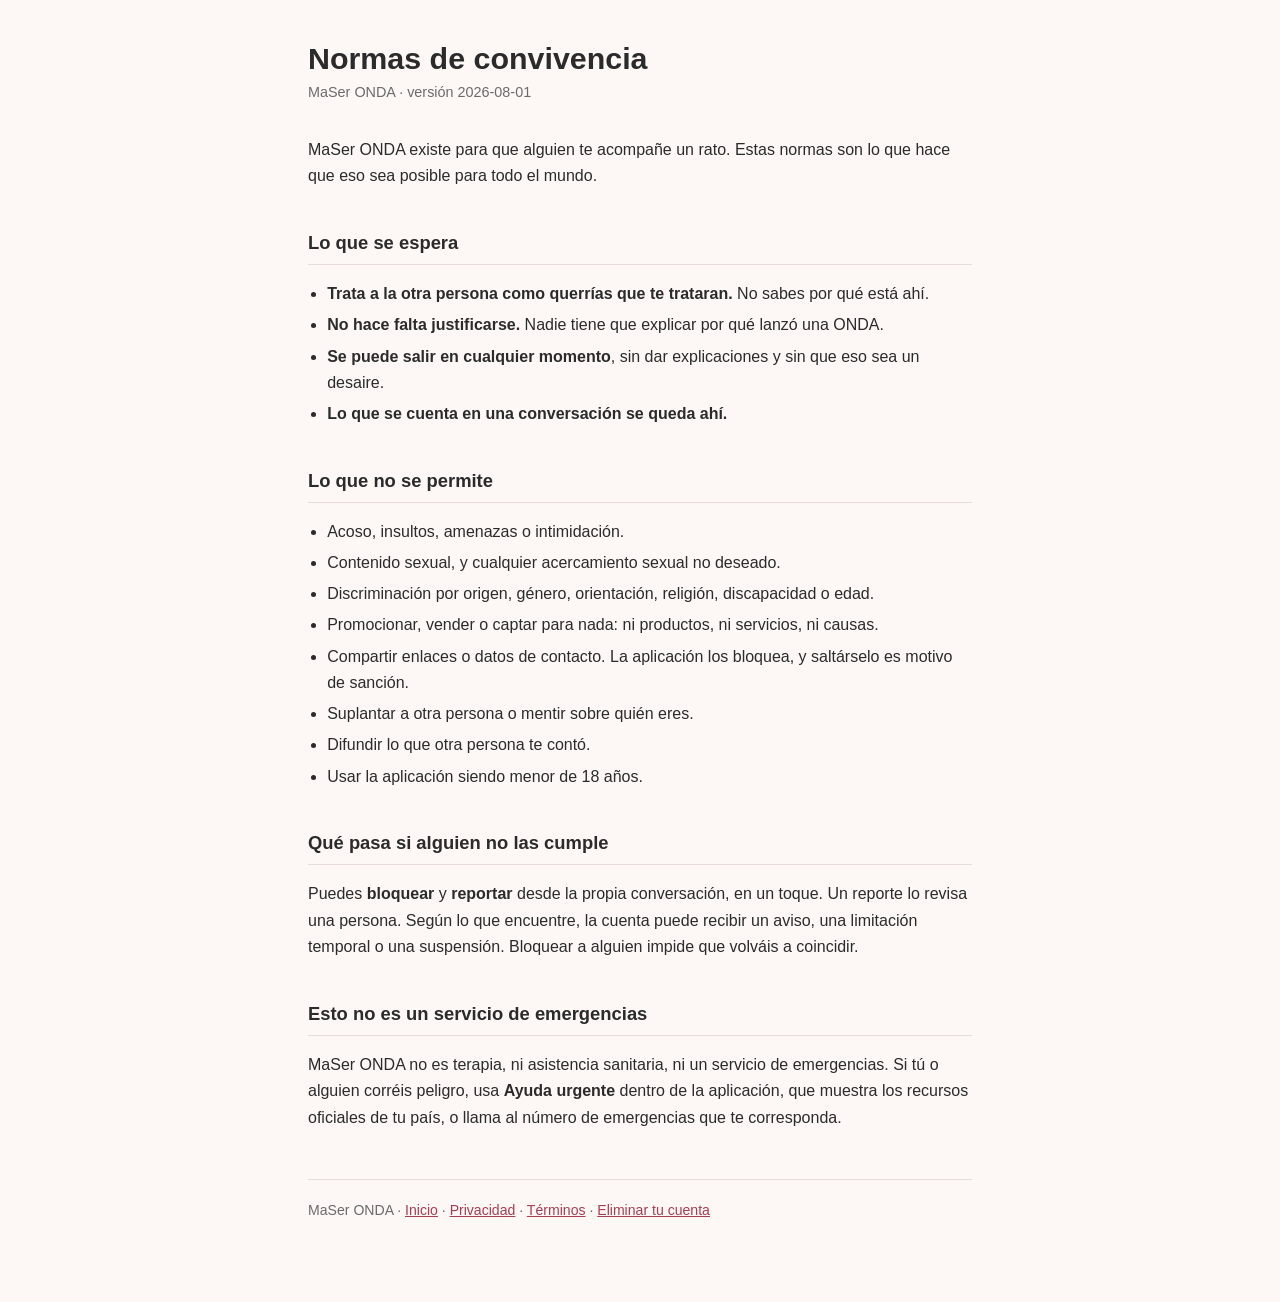
==== normas.html @ 67097c39 "Páginas legales de MaSer ONDA: privacidad, términos, normas y borrado de cuenta" ====
<!doctype html>
<html lang="es"><head><meta charset="utf-8">
<meta name="viewport" content="width=device-width,initial-scale=1">
<title>Normas de convivencia — MaSer ONDA</title><link rel="stylesheet" href="_estilo.css"></head>
<body><main>
<h1>Normas de convivencia</h1>
<p class="meta">MaSer ONDA · versión 2026-08-01</p>

<p>MaSer ONDA existe para que alguien te acompañe un rato. Estas normas son lo que hace que eso sea
posible para todo el mundo.</p>

<h2>Lo que se espera</h2>
<ul>
<li><strong>Trata a la otra persona como querrías que te trataran.</strong> No sabes por qué está
ahí.</li>
<li><strong>No hace falta justificarse.</strong> Nadie tiene que explicar por qué lanzó una ONDA.</li>
<li><strong>Se puede salir en cualquier momento</strong>, sin dar explicaciones y sin que eso sea un
desaire.</li>
<li><strong>Lo que se cuenta en una conversación se queda ahí.</strong></li>
</ul>

<h2>Lo que no se permite</h2>
<ul>
<li>Acoso, insultos, amenazas o intimidación.</li>
<li>Contenido sexual, y cualquier acercamiento sexual no deseado.</li>
<li>Discriminación por origen, género, orientación, religión, discapacidad o edad.</li>
<li>Promocionar, vender o captar para nada: ni productos, ni servicios, ni causas.</li>
<li>Compartir enlaces o datos de contacto. La aplicación los bloquea, y saltárselo es motivo de
sanción.</li>
<li>Suplantar a otra persona o mentir sobre quién eres.</li>
<li>Difundir lo que otra persona te contó.</li>
<li>Usar la aplicación siendo menor de 18 años.</li>
</ul>

<h2>Qué pasa si alguien no las cumple</h2>
<p>Puedes <strong>bloquear</strong> y <strong>reportar</strong> desde la propia conversación, en un
toque. Un reporte lo revisa una persona. Según lo que encuentre, la cuenta puede recibir un aviso,
una limitación temporal o una suspensión. Bloquear a alguien impide que volváis a coincidir.</p>

<h2>Esto no es un servicio de emergencias</h2>
<p>MaSer ONDA no es terapia, ni asistencia sanitaria, ni un servicio de emergencias. Si tú o alguien
corréis peligro, usa <strong>Ayuda urgente</strong> dentro de la aplicación, que muestra los recursos
oficiales de tu país, o llama al número de emergencias que te corresponda.</p>

<footer>MaSer ONDA · <a href="index.html">Inicio</a> ·
<a href="privacidad.html">Privacidad</a> · <a href="terminos.html">Términos</a> ·
<a href="eliminar-cuenta.html">Eliminar tu cuenta</a></footer>
</main></body></html>
---- _estilo.css ----
:root{--tinta:#2b2b2b;--suave:#6b6b6b;--fondo:#fdf8f5;--acento:#a63d52;--borde:#e8ddd8}
*{box-sizing:border-box}
body{margin:0;background:var(--fondo);color:var(--tinta);
  font:16px/1.65 -apple-system,BlinkMacSystemFont,"Segoe UI",Roboto,sans-serif}
main{max-width:44rem;margin:0 auto;padding:2.5rem 1.25rem 5rem}
h1{font-size:1.9rem;line-height:1.2;margin:0 0 .3rem}
h2{font-size:1.15rem;margin:2.4rem 0 .6rem;border-bottom:1px solid var(--borde);padding-bottom:.35rem}
h3{font-size:1rem;margin:1.5rem 0 .4rem}
.meta{color:var(--suave);font-size:.9rem;margin:0 0 2rem}
a{color:var(--acento)}
table{border-collapse:collapse;width:100%;margin:.8rem 0;font-size:.93rem}
th,td{border:1px solid var(--borde);padding:.5rem .6rem;text-align:left;vertical-align:top}
th{background:#f6ece8;font-weight:600}
.aviso{background:#fff;border:1px solid var(--borde);border-left:3px solid var(--acento);
  padding:.9rem 1rem;margin:1.5rem 0;font-size:.95rem}
footer{margin-top:3rem;padding-top:1.2rem;border-top:1px solid var(--borde);
  color:var(--suave);font-size:.88rem}
ul{padding-left:1.2rem}li{margin:.3rem 0}
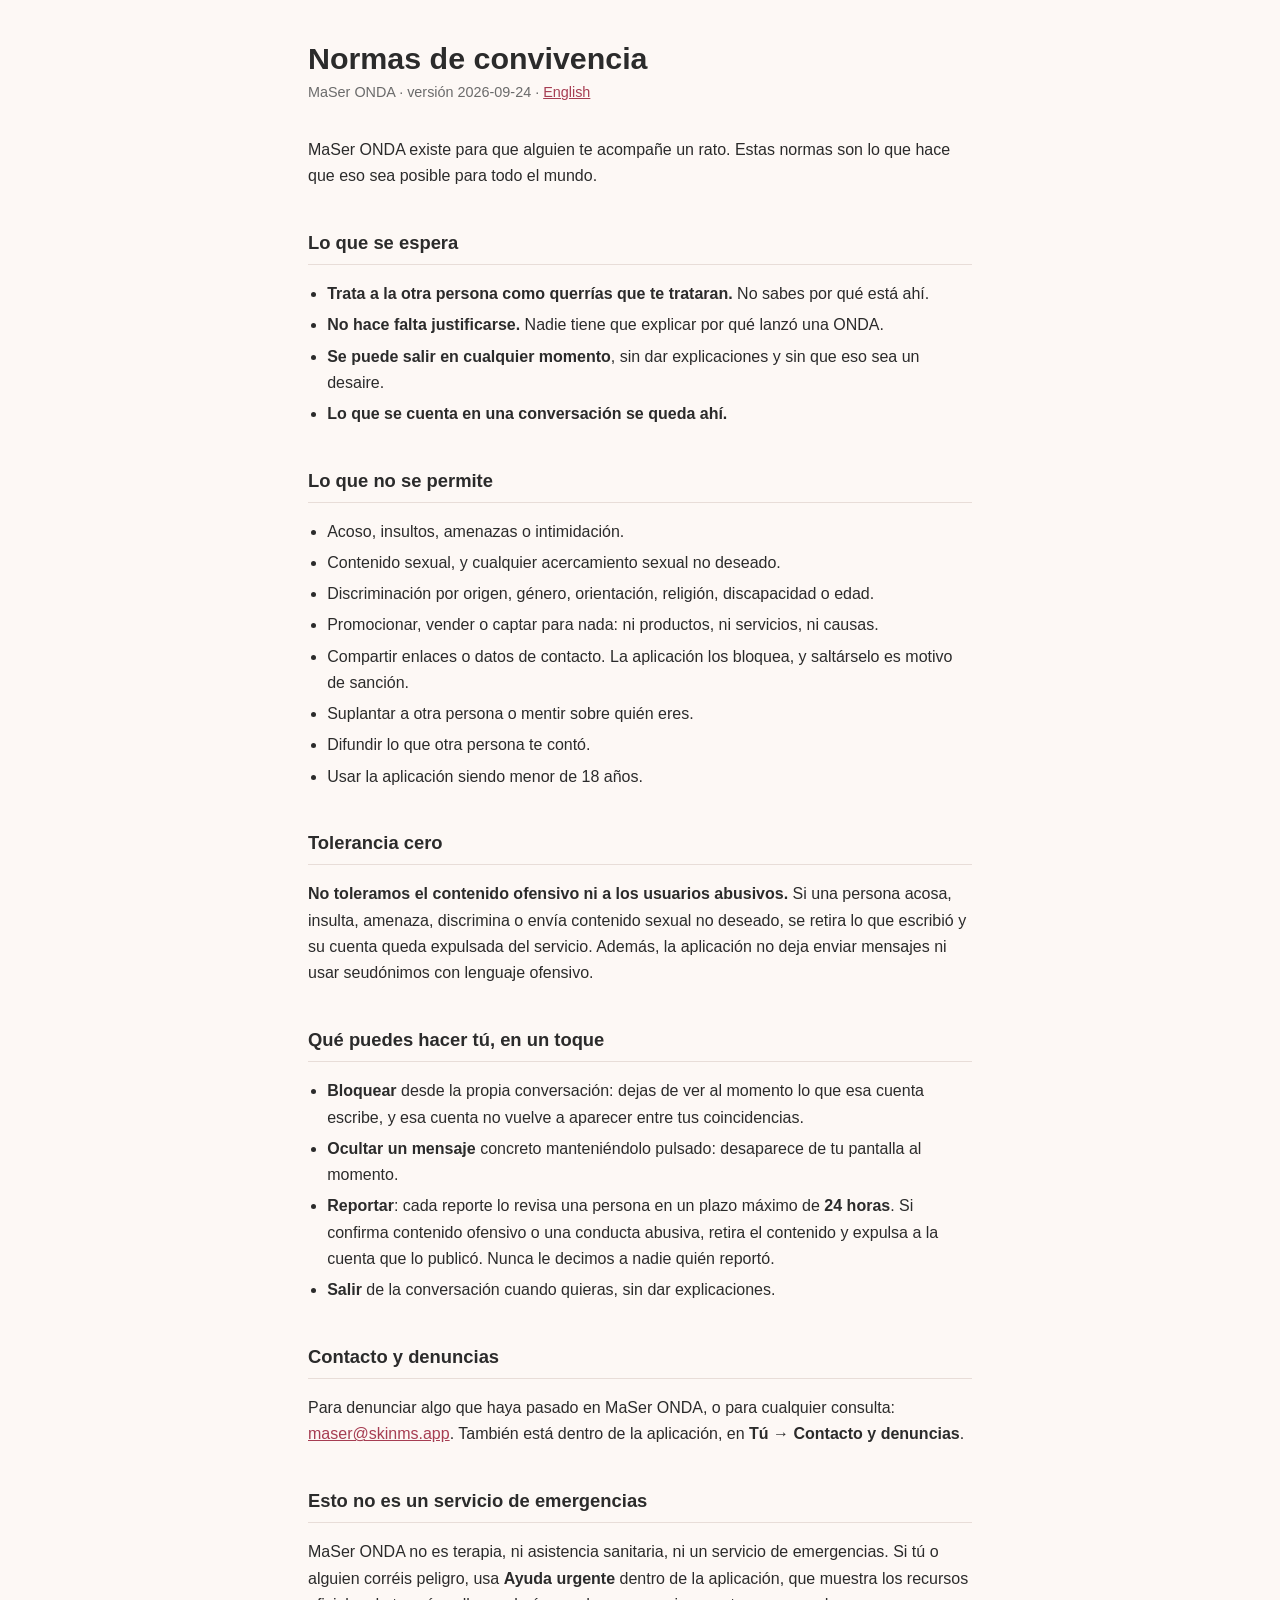
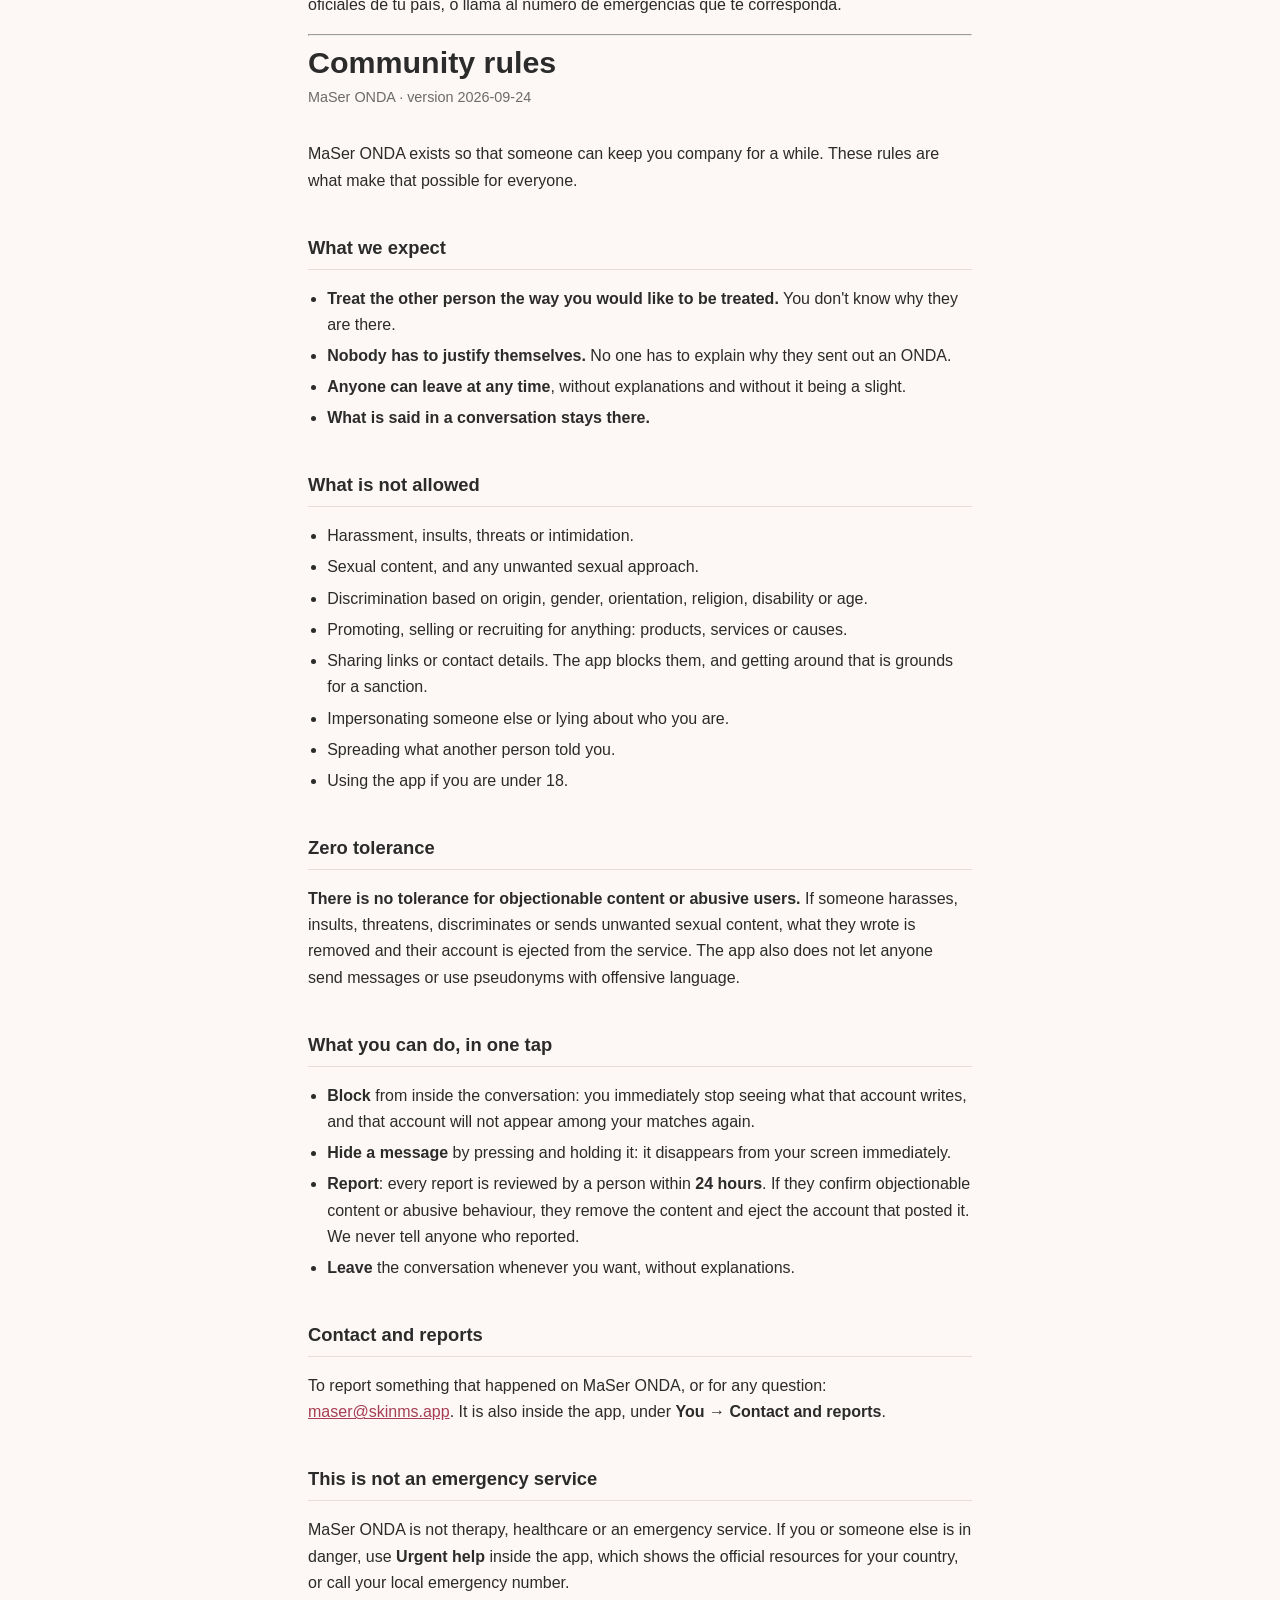
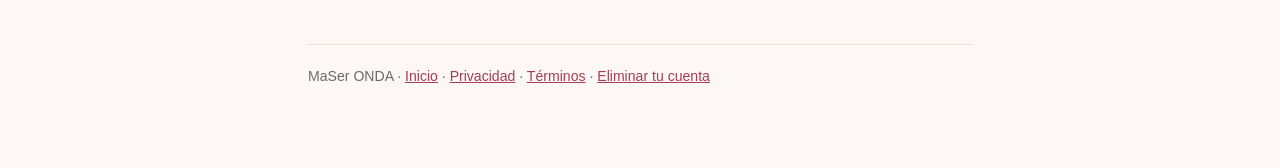
==== commit ffa5cf31: "normas y términos 2026-09-24: tolerancia cero, reportes en 24 h, contacto maser@skinms.app, y versió" ====
--- a/normas.html
+++ b/normas.html
@@ -4,7 +4,7 @@
 <title>Normas de convivencia — MaSer ONDA</title><link rel="stylesheet" href="_estilo.css"></head>
 <body><main>
 <h1>Normas de convivencia</h1>
-<p class="meta">MaSer ONDA · versión 2026-08-01</p>
+<p class="meta">MaSer ONDA · versión 2026-09-24 · <a href="#en">English</a></p>
 
 <p>MaSer ONDA existe para que alguien te acompañe un rato. Estas normas son lo que hace que eso sea
 posible para todo el mundo.</p>
@@ -32,16 +32,96 @@
 <li>Usar la aplicación siendo menor de 18 años.</li>
 </ul>
 
-<h2>Qué pasa si alguien no las cumple</h2>
-<p>Puedes <strong>bloquear</strong> y <strong>reportar</strong> desde la propia conversación, en un
-toque. Un reporte lo revisa una persona. Según lo que encuentre, la cuenta puede recibir un aviso,
-una limitación temporal o una suspensión. Bloquear a alguien impide que volváis a coincidir.</p>
+<h2>Tolerancia cero</h2>
+<p><strong>No toleramos el contenido ofensivo ni a los usuarios abusivos.</strong> Si una persona
+acosa, insulta, amenaza, discrimina o envía contenido sexual no deseado, se retira lo que escribió y
+su cuenta queda expulsada del servicio. Además, la aplicación no deja enviar mensajes ni usar
+seudónimos con lenguaje ofensivo.</p>
+
+<h2>Qué puedes hacer tú, en un toque</h2>
+<ul>
+<li><strong>Bloquear</strong> desde la propia conversación: dejas de ver al momento lo que esa cuenta
+escribe, y esa cuenta no vuelve a aparecer entre tus coincidencias.</li>
+<li><strong>Ocultar un mensaje</strong> concreto manteniéndolo pulsado: desaparece de tu pantalla al
+momento.</li>
+<li><strong>Reportar</strong>: cada reporte lo revisa una persona en un plazo máximo de
+<strong>24 horas</strong>. Si confirma contenido ofensivo o una conducta abusiva, retira el contenido y
+expulsa a la cuenta que lo publicó. Nunca le decimos a nadie quién reportó.</li>
+<li><strong>Salir</strong> de la conversación cuando quieras, sin dar explicaciones.</li>
+</ul>
+
+<h2>Contacto y denuncias</h2>
+<p>Para denunciar algo que haya pasado en MaSer ONDA, o para cualquier consulta:
+<a href="mailto:maser@skinms.app">maser@skinms.app</a>. También está dentro de la aplicación, en
+<strong>Tú → Contacto y denuncias</strong>.</p>
 
 <h2>Esto no es un servicio de emergencias</h2>
 <p>MaSer ONDA no es terapia, ni asistencia sanitaria, ni un servicio de emergencias. Si tú o alguien
 corréis peligro, usa <strong>Ayuda urgente</strong> dentro de la aplicación, que muestra los recursos
 oficiales de tu país, o llama al número de emergencias que te corresponda.</p>
 
+<hr>
+
+<section id="en" lang="en">
+<h1>Community rules</h1>
+<p class="meta">MaSer ONDA · version 2026-09-24</p>
+
+<p>MaSer ONDA exists so that someone can keep you company for a while. These rules are what make
+that possible for everyone.</p>
+
+<h2>What we expect</h2>
+<ul>
+<li><strong>Treat the other person the way you would like to be treated.</strong> You don't know why
+they are there.</li>
+<li><strong>Nobody has to justify themselves.</strong> No one has to explain why they sent out an
+ONDA.</li>
+<li><strong>Anyone can leave at any time</strong>, without explanations and without it being a
+slight.</li>
+<li><strong>What is said in a conversation stays there.</strong></li>
+</ul>
+
+<h2>What is not allowed</h2>
+<ul>
+<li>Harassment, insults, threats or intimidation.</li>
+<li>Sexual content, and any unwanted sexual approach.</li>
+<li>Discrimination based on origin, gender, orientation, religion, disability or age.</li>
+<li>Promoting, selling or recruiting for anything: products, services or causes.</li>
+<li>Sharing links or contact details. The app blocks them, and getting around that is grounds for a
+sanction.</li>
+<li>Impersonating someone else or lying about who you are.</li>
+<li>Spreading what another person told you.</li>
+<li>Using the app if you are under 18.</li>
+</ul>
+
+<h2>Zero tolerance</h2>
+<p><strong>There is no tolerance for objectionable content or abusive users.</strong> If someone
+harasses, insults, threatens, discriminates or sends unwanted sexual content, what they wrote is
+removed and their account is ejected from the service. The app also does not let anyone send
+messages or use pseudonyms with offensive language.</p>
+
+<h2>What you can do, in one tap</h2>
+<ul>
+<li><strong>Block</strong> from inside the conversation: you immediately stop seeing what that account
+writes, and that account will not appear among your matches again.</li>
+<li><strong>Hide a message</strong> by pressing and holding it: it disappears from your screen
+immediately.</li>
+<li><strong>Report</strong>: every report is reviewed by a person within <strong>24 hours</strong>. If
+they confirm objectionable content or abusive behaviour, they remove the content and eject the
+account that posted it. We never tell anyone who reported.</li>
+<li><strong>Leave</strong> the conversation whenever you want, without explanations.</li>
+</ul>
+
+<h2>Contact and reports</h2>
+<p>To report something that happened on MaSer ONDA, or for any question:
+<a href="mailto:maser@skinms.app">maser@skinms.app</a>. It is also inside the app, under
+<strong>You → Contact and reports</strong>.</p>
+
+<h2>This is not an emergency service</h2>
+<p>MaSer ONDA is not therapy, healthcare or an emergency service. If you or someone else is in
+danger, use <strong>Urgent help</strong> inside the app, which shows the official resources for your
+country, or call your local emergency number.</p>
+</section>
+
 <footer>MaSer ONDA · <a href="index.html">Inicio</a> ·
 <a href="privacidad.html">Privacidad</a> · <a href="terminos.html">Términos</a> ·
 <a href="eliminar-cuenta.html">Eliminar tu cuenta</a></footer>
